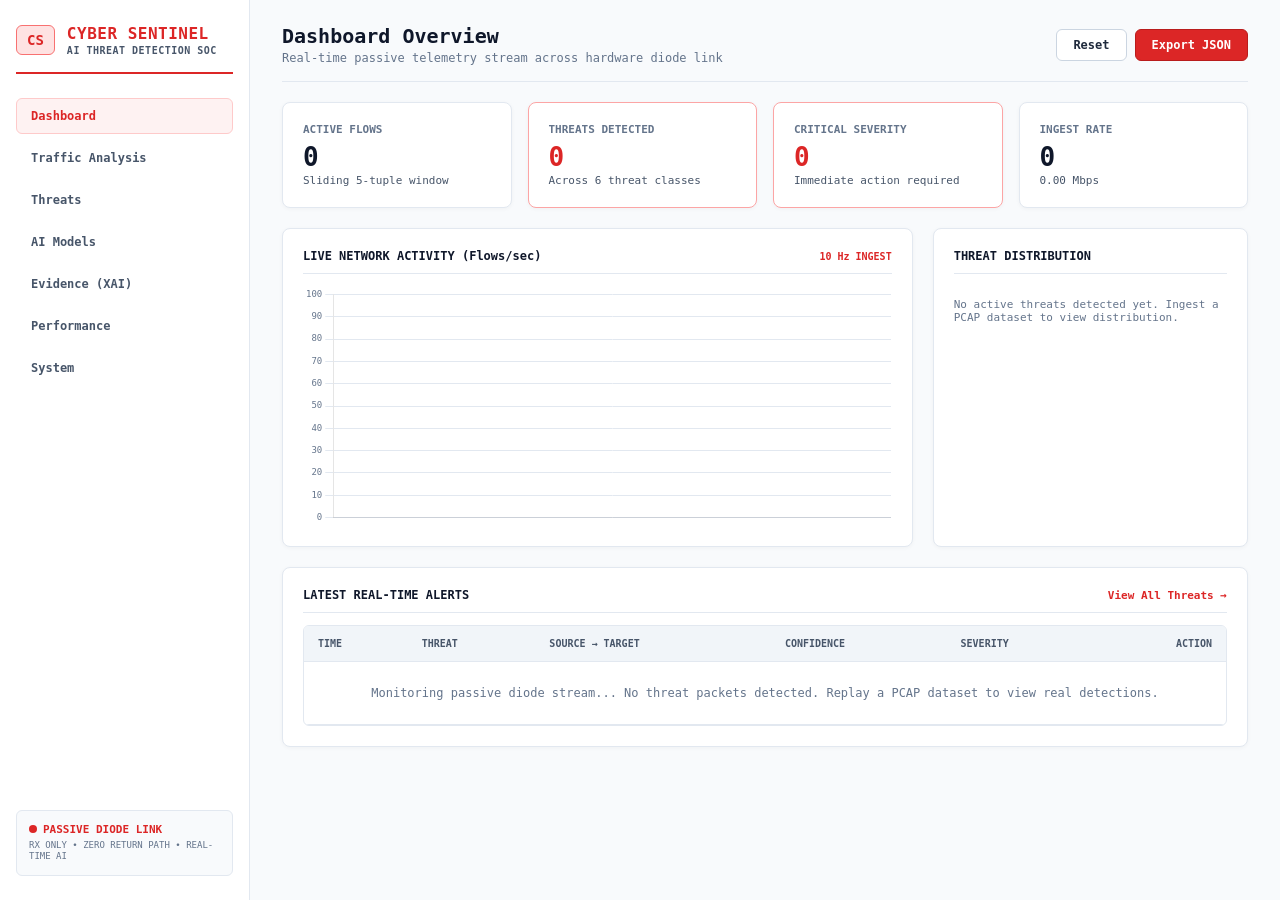
==== diode_sentinel/dashboard/index.html @ 46508088 "Add instant PCAP forensic attack classification and MITRE technique diagnosis report" ====
<!DOCTYPE html>
<html lang="en">
<head>
  <meta charset="UTF-8">
  <meta name="viewport" content="width=device-width, initial-scale=1.0">
  <title>CYBER SENTINEL - AI Threat Detection Platform</title>
  <!-- Chart.js Engine -->
  <script src="chart.min.js"></script>
  <!-- Self-Contained Stylesheet -->
  <link rel="stylesheet" href="style.css">
</head>
<body>

<div class="app-container">

  <!-- LEFT SIDEBAR: CYBER SENTINEL -->
  <aside class="sidebar">
    <div>
      <div class="brand-header">
        <div style="padding: 6px 10px; background: #fee2e2; border: 1px solid #f87171; border-radius: 6px; color: #dc2626; font-weight: 900; font-size: 14px; font-family: monospace;">
          CS
        </div>
        <div>
          <div class="brand-title">CYBER SENTINEL</div>
          <div class="brand-subtitle">AI THREAT DETECTION SOC</div>
        </div>
      </div>

      <!-- Navigation Links (7 Pages) -->
      <nav class="nav-menu">
        <button onclick="switchPage('page1')" id="nav-page1" class="nav-item active">
          <span>Dashboard</span>
        </button>
        <button onclick="switchPage('page2')" id="nav-page2" class="nav-item">
          <span>Traffic Analysis</span>
        </button>
        <button onclick="switchPage('page3')" id="nav-page3" class="nav-item">
          <span>Threats</span>
        </button>
        <button onclick="switchPage('page4')" id="nav-page4" class="nav-item">
          <span>AI Models</span>
        </button>
        <button onclick="switchPage('page5')" id="nav-page5" class="nav-item">
          <span>Evidence (XAI)</span>
        </button>
        <button onclick="switchPage('page6')" id="nav-page6" class="nav-item">
          <span>Performance</span>
        </button>
        <button onclick="switchPage('page7')" id="nav-page7" class="nav-item">
          <span>System</span>
        </button>
      </nav>
    </div>

    <!-- Hardware Status Footer -->
    <div class="sidebar-footer">
      <div style="display: flex; align-items: center; gap: 6px; color: #dc2626; font-weight: bold; margin-bottom: 4px;">
        <span style="width: 8px; height: 8px; border-radius: 50%; background: #dc2626; display: inline-block;"></span>
        <span>PASSIVE DIODE LINK</span>
      </div>
      <div style="font-size: 9px; color: #64748b; line-height: 1.3;">
        RX ONLY • ZERO RETURN PATH • REAL-TIME AI
      </div>
    </div>
  </aside>

  <!-- MAIN CONTENT AREA -->
  <main class="main-content">
    
    <!-- TOP STATUS BAR -->
    <header class="top-bar">
      <div>
        <h2 id="pageTitle" class="page-heading">Dashboard Overview</h2>
        <p id="pageSubtitle" class="page-subheading">Real-time passive telemetry stream across hardware diode link</p>
      </div>

      <div style="display: flex; gap: 8px;">
        <button onclick="clearPipeline()" class="btn btn-secondary">Reset</button>
        <button onclick="exportAlerts()" class="btn btn-primary">Export JSON</button>
      </div>
    </header>

    <!-- ================================================================= -->
    <!-- PAGE 1: DASHBOARD -->
    <!-- ================================================================= -->
    <div id="page1-content">
      
      <!-- TOP KPI METRICS ROW -->
      <div class="kpi-grid">
        <div class="cyber-card">
          <div class="kpi-title">ACTIVE FLOWS</div>
          <div class="kpi-value" style="color: #0f172a;" id="p1_flows">0</div>
          <div class="kpi-desc">Sliding 5-tuple window</div>
        </div>
        <div class="cyber-card" style="border-color: #fca5a5;">
          <div class="kpi-title">THREATS DETECTED</div>
          <div class="kpi-value" style="color: #dc2626;" id="p1_threats">0</div>
          <div class="kpi-desc">Across 6 threat classes</div>
        </div>
        <div class="cyber-card" style="border-color: #fca5a5;">
          <div class="kpi-title">CRITICAL SEVERITY</div>
          <div class="kpi-value" style="color: #dc2626;" id="p1_critical">0</div>
          <div class="kpi-desc">Immediate action required</div>
        </div>
        <div class="cyber-card">
          <div class="kpi-title">INGEST RATE</div>
          <div class="kpi-value" style="color: #0f172a;" id="p1_flows_sec">0</div>
          <div class="kpi-desc" id="p1_mbps">0.00 Mbps sustained</div>
        </div>
      </div>

      <!-- MAIN CHARTS ROW -->
      <div class="grid-2col">
        <!-- Live Activity Graph -->
        <div class="cyber-card">
          <div style="display: flex; justify-content: space-between; align-items: center; border-bottom: 1px solid #e2e8f0; padding-bottom: 10px; margin-bottom: 12px;">
            <div style="font-size: 12px; font-weight: bold; font-family: monospace; color: #0f172a;">
              LIVE NETWORK ACTIVITY (Flows/sec)
            </div>
            <span style="font-size: 10px; color: #dc2626; font-weight: bold; font-family: monospace;">10 Hz INGEST</span>
          </div>
          <div style="height: 240px;">
            <canvas id="p1_activityChart"></canvas>
          </div>
        </div>

        <!-- Threat Distribution -->
        <div class="cyber-card">
          <div style="border-bottom: 1px solid #e2e8f0; padding-bottom: 10px; margin-bottom: 12px; font-size: 12px; font-weight: bold; font-family: monospace; color: #0f172a;">
            THREAT DISTRIBUTION
          </div>
          <div id="p1_threatDistributionList" style="display: flex; flex-direction: column; gap: 8px;">
            <!-- Populated dynamically -->
          </div>
        </div>
      </div>

      <!-- LATEST REAL-TIME ALERTS TABLE -->
      <div class="cyber-card">
        <div style="display: flex; justify-content: space-between; align-items: center; margin-bottom: 12px; border-bottom: 1px solid #e2e8f0; padding-bottom: 10px;">
          <div style="font-size: 12px; font-weight: bold; font-family: monospace; color: #0f172a;">
            LATEST REAL-TIME ALERTS
          </div>
          <button onclick="switchPage('page3')" style="background: none; border: none; color: #dc2626; font-weight: bold; font-size: 11px; cursor: pointer; font-family: monospace;">
            View All Threats &rarr;
          </button>
        </div>
        <div class="table-container">
          <table>
            <thead>
              <tr>
                <th>Time</th>
                <th>Threat</th>
                <th>Source &rarr; Target</th>
                <th>Confidence</th>
                <th>Severity</th>
                <th style="text-align: right;">Action</th>
              </tr>
            </thead>
            <tbody id="p1_latestAlertsBody">
              <!-- Dynamic rows -->
            </tbody>
          </table>
        </div>
      </div>
    </div>

    <!-- ================================================================= -->
    <!-- PAGE 2: TRAFFIC ANALYSIS -->
    <!-- ================================================================= -->
    <div id="page2-content" class="hidden">
      
      <!-- DUAL-NODE HACKATHON TEAM MULTI-MACHINE CONNECT BAR -->
      <div class="cyber-card" style="margin-bottom: 18px; border-color: #fca5a5; background: #fff5f5;">
        <div style="display: flex; justify-content: space-between; align-items: center; flex-wrap: wrap; gap: 10px;">
          <div>
            <div style="font-size: 13px; font-weight: 800; color: #dc2626; font-family: monospace; display: flex; align-items: center; gap: 8px;">
              <span>MULTI-MACHINE PRESENTATION SETUP</span>
              <span style="font-size: 10px; background: #fee2e2; color: #dc2626; border: 1px solid #f87171; padding: 2px 6px; border-radius: 4px;">ONLINE & LAN READY</span>
            </div>
            <p style="font-size: 11px; color: #64748b; font-family: monospace; margin-top: 4px;">
              Teammates on the same network or cloud URL can view this dashboard or launch remote test attacks.
            </p>
          </div>
          <div style="display: flex; gap: 10px; align-items: center; flex-wrap: wrap;">
            <div style="background: #ffffff; border: 1px solid #e2e8f0; padding: 6px 12px; border-radius: 6px; font-family: monospace; font-size: 11px;">
              <span style="color: #64748b;">Dashboard URL:</span> <strong style="color: #dc2626;" id="lanDashboardUrl">http://localhost:8000</strong>
            </div>
            <div style="background: #ffffff; border: 1px solid #e2e8f0; padding: 6px 12px; border-radius: 6px; font-family: monospace; font-size: 11px;">
              <span style="color: #64748b;">Teammate CLI:</span> <code style="color: #dc2626;">python team_client.py --interactive</code>
            </div>
          </div>
        </div>
      </div>

      <div class="grid-2col" style="margin-bottom: 20px;">
        
        <!-- Method 1: Continuous Real PCAP Pipeline -->
        <div class="cyber-card" style="display: flex; flex-direction: column; gap: 10px; border-color: #fca5a5;">
          <div style="display: flex; justify-content: space-between; align-items: center;">
            <div style="font-size: 13px; font-weight: bold; color: #dc2626; font-family: monospace;">
              Method 1: Continuous PCAP Stream
            </div>
            <span id="streamBadge" style="font-size: 10px; padding: 2px 6px; border-radius: 4px; background: #fef2f2; color: #dc2626; border: 1px solid #fecaca; font-family: monospace; font-weight: bold;">IDLE</span>
          </div>
          <p style="font-size: 11px; color: #64748b; font-family: monospace;">
            Continuously stream authentic benchmark captures into passive diode at wire speed:
          </p>
          <div style="display: flex; gap: 8px;">
            <select id="streamSpeedSelect" style="background: #ffffff; border: 1px solid #cbd5e1; color: #0f172a; padding: 8px; border-radius: 6px; font-size: 11px; font-family: monospace; font-weight: bold;">
              <option value="15">Slow Demo (15 pkts/s)</option>
              <option value="40" selected>Smooth (40 pkts/s)</option>
              <option value="100">Standard (100 pkts/s)</option>
              <option value="300">High Velocity (300 pkts/s)</option>
            </select>
            <button onclick="startContinuousStream()" id="btnStartStream" class="btn btn-primary" style="flex: 1; padding: 8px;">
              Start Live Stream
            </button>
            <button onclick="stopContinuousStream()" id="btnStopStream" class="btn btn-secondary" style="padding: 8px 14px;">
              Stop
            </button>
          </div>
          <div style="font-size: 10px; color: #64748b; font-family: monospace;">
            Streamed: <strong id="streamedCount" style="color: #dc2626;">0</strong> pkts | Scenario: <strong id="streamScenario" style="color: #0f172a;">None</strong>
          </div>
        </div>

        <!-- Method 2: Physical Hardware Sniffer -->
        <div class="cyber-card" style="display: flex; flex-direction: column; gap: 10px; border-color: #cbd5e1;">
          <div style="display: flex; justify-content: space-between; align-items: center;">
            <div style="font-size: 13px; font-weight: bold; color: #0f172a; font-family: monospace;">
              Method 2: Physical Hardware Sniffer
            </div>
            <span id="snifferBadge" style="font-size: 10px; padding: 2px 6px; border-radius: 4px; background: #f1f5f9; color: #475569; border: 1px solid #cbd5e1; font-family: monospace; font-weight: bold;">IDLE</span>
          </div>
          <p style="font-size: 11px; color: #64748b; font-family: monospace;">
            Capture real live raw packets directly from physical Wi-Fi / Ethernet adapter:
          </p>
          <div style="display: flex; gap: 8px;">
            <select id="interfaceSelect" style="flex: 1; background: #ffffff; border: 1px solid #cbd5e1; color: #0f172a; padding: 8px; border-radius: 6px; font-size: 11px; font-family: monospace; font-weight: bold;">
              <option value="192.168.1.18">192.168.1.18 (Wi-Fi/Ethernet)</option>
              <option value="127.0.0.1">127.0.0.1 (Local Loopback)</option>
            </select>
            <button onclick="startSniffer()" id="btnStartSniffer" class="btn btn-primary" style="padding: 8px 14px;">
              Start Live Sniffer
            </button>
            <button onclick="stopSniffer()" id="btnStopSniffer" class="btn btn-secondary" style="padding: 8px 10px;">
              Stop
            </button>
          </div>
          <div style="font-size: 10px; color: #64748b; font-family: monospace;">
            Physical Packets: <strong id="sniffedCount" style="color: #dc2626;">0</strong>
          </div>
        </div>

      </div>

      <!-- SECONDARY INGESTION: PCAP UPLOAD & 1-CLICK ATTACKS -->
      <div class="grid-2col" style="margin-bottom: 20px;">
        
        <!-- Upload Real PCAP -->
        <div class="cyber-card" style="display: flex; flex-direction: column; gap: 10px;">
          <div style="font-size: 13px; font-weight: bold; color: #0f172a; font-family: monospace;">
            Upload Real Forensic PCAP File
          </div>
          <p style="font-size: 11px; color: #64748b; font-family: monospace;">
            Ingest raw binary <code style="color: #dc2626; font-weight: bold;">.pcap</code> captures from Wireshark or security labs:
          </p>
          <label style="border: 2px dashed #cbd5e1; border-radius: 8px; padding: 18px; text-align: center; cursor: pointer; background: #f8fafc; font-family: monospace; font-size: 12px;">
            <div style="font-size: 12px; font-weight: bold; color: #dc2626; margin-bottom: 4px;">UPLOAD PCAP</div>
            <span id="pcapDropText" style="color: #475569;">Click to Select PCAP File</span>
            <input type="file" id="pcapFileInput" accept=".pcap,.cap" style="display: none;" onchange="handlePcapUpload(event)">
          </label>
          <!-- Forensic PCAP Result Diagnostic Box -->
          <div id="pcapDiagnosticBox" style="display: none; background: #fff5f5; border: 1px solid #fca5a5; border-radius: 8px; padding: 12px; margin-top: 8px; font-family: monospace;">
            <div style="display: flex; justify-content: space-between; align-items: center; margin-bottom: 4px;">
              <span style="font-size: 10px; font-weight: bold; color: #dc2626;">FORENSIC PCAP ATTACK DIAGNOSIS</span>
              <span id="pcapDiagConf" style="padding: 2px 6px; background: #dc2626; color: #fff; border-radius: 4px; font-size: 10px; font-weight: bold;">98% CONFIDENCE</span>
            </div>
            <div style="font-size: 13px; font-weight: 800; color: #0f172a; margin-bottom: 2px;" id="pcapDiagTitle">
              PORT SCAN RECONNAISSANCE
            </div>
            <div style="font-size: 11px; color: #dc2626; font-weight: bold; margin-bottom: 4px;" id="pcapDiagMitre">
              MITRE ATT&CK: T1046 - Network Service Discovery
            </div>
            <p style="font-size: 11px; color: #475569; line-height: 1.4;" id="pcapDiagDesc">
              Identified rapid port sweep probing internal services across multiple destinations.
            </p>
          </div>
        </div>

        <!-- 1-Click Attack Bursts -->
        <div class="cyber-card" style="display: flex; flex-direction: column; gap: 8px;">
          <div style="font-size: 13px; font-weight: bold; color: #dc2626; font-family: monospace;">
            1-Click Live Attack Injections
          </div>
          <p style="font-size: 11px; color: #64748b; font-family: monospace;">
            Inject multi-vector cyber attacks into diode stream:
          </p>
          <div style="display: grid; grid-template-columns: 1fr 1fr; gap: 6px;">
            <button onclick="injectAttack('syn_flood')" class="btn-attack">SYN Flood</button>
            <button onclick="injectAttack('c2_beacon')" class="btn-attack">C2 Beacon</button>
            <button onclick="injectAttack('dns_tunnel')" class="btn-attack">DNS Tunnel</button>
            <button onclick="injectAttack('dga')" class="btn-attack">DGA Domain</button>
            <button onclick="injectAttack('tls_malware')" class="btn-attack">TLS JA3 RAT</button>
            <button onclick="injectAttack('port_scan')" class="btn-attack">Port Scan</button>
          </div>
        </div>
      </div>

      <!-- PROCESSING PROGRESS CARD -->
      <div class="cyber-card">
        <div style="font-size: 12px; font-weight: bold; color: #0f172a; font-family: monospace; margin-bottom: 12px;">
          PROCESSING TRAFFIC TELEMETRY
        </div>
        <div class="grid-4col" style="font-family: monospace; font-size: 12px; margin-bottom: 14px;">
          <div>
            <div style="color: #64748b; font-size: 10px;">Packets Processed</div>
            <div style="font-size: 18px; font-weight: bold; color: #0f172a;" id="p2_pkts">0</div>
          </div>
          <div>
            <div style="color: #64748b; font-size: 10px;">Flows Generated</div>
            <div style="font-size: 18px; font-weight: bold; color: #0f172a;" id="p2_flows">0</div>
          </div>
          <div>
            <div style="color: #64748b; font-size: 10px;">Current Rate</div>
            <div style="font-size: 18px; font-weight: bold; color: #dc2626;" id="p2_rate">0 flows/s</div>
          </div>
          <div>
            <div style="color: #64748b; font-size: 10px;">Processing Latency</div>
            <div style="font-size: 18px; font-weight: bold; color: #dc2626;">0.147 ms</div>
          </div>
        </div>
        <div style="width: 100%; height: 8px; background: #e2e8f0; border-radius: 4px; overflow: hidden;">
          <div style="width: 100%; height: 100%; background: #dc2626;"></div>
        </div>
      </div>
    </div>

    <!-- ================================================================= -->
    <!-- PAGE 3: THREATS -->
    <!-- ================================================================= -->
    <div id="page3-content" class="hidden">
      
      <!-- Filters Row -->
      <div class="cyber-card" style="display: flex; justify-content: space-between; align-items: center; flex-wrap: wrap; gap: 10px; margin-bottom: 16px; padding: 12px 18px;">
        <div style="display: flex; align-items: center; gap: 6px; flex-wrap: wrap;">
          <span style="font-size: 11px; font-weight: bold; color: #475569; font-family: monospace;">Threat:</span>
          <button onclick="filterThreatClass('ALL')" class="threat-filter-btn btn" style="padding: 4px 10px; font-size: 11px;">All</button>
          <button onclick="filterThreatClass('VOLUMETRIC_DDOS')" class="threat-filter-btn btn btn-secondary" style="padding: 4px 10px; font-size: 11px;">DDoS</button>
          <button onclick="filterThreatClass('BOTNET_C2_BEACONING')" class="threat-filter-btn btn btn-secondary" style="padding: 4px 10px; font-size: 11px;">Botnet</button>
          <button onclick="filterThreatClass('DGA_DNS_TUNNEL')" class="threat-filter-btn btn btn-secondary" style="padding: 4px 10px; font-size: 11px;">DNS / DGA</button>
          <button onclick="filterThreatClass('ENCRYPTED_MALWARE')" class="threat-filter-btn btn btn-secondary" style="padding: 4px 10px; font-size: 11px;">Encrypted</button>
          <button onclick="filterThreatClass('PORT_SCAN_RECON')" class="threat-filter-btn btn btn-secondary" style="padding: 4px 10px; font-size: 11px;">Recon</button>
          <button onclick="filterThreatClass('DATA_EXFILTRATION')" class="threat-filter-btn btn btn-secondary" style="padding: 4px 10px; font-size: 11px;">Exfiltration</button>
        </div>

        <div style="display: flex; align-items: center; gap: 6px;">
          <span style="font-size: 11px; font-weight: bold; color: #475569; font-family: monospace;">Severity:</span>
          <select id="p3_severityFilter" onchange="renderThreatsTable()" style="background: #ffffff; border: 1px solid #cbd5e1; color: #0f172a; padding: 4px 8px; border-radius: 4px; font-size: 11px; font-family: monospace; font-weight: bold;">
            <option value="ALL">All Severities</option>
            <option value="CRITICAL">Critical</option>
            <option value="HIGH">High</option>
            <option value="MEDIUM">Medium</option>
          </select>
        </div>
      </div>

      <!-- Threats Table -->
      <div class="cyber-card">
        <div class="table-container" style="max-height: 480px;">
          <table>
            <thead>
              <tr>
                <th>Time</th>
                <th>Threat</th>
                <th>Source &rarr; Destination</th>
                <th>Confidence</th>
                <th>Severity</th>
                <th style="text-align: right;">Inspect</th>
              </tr>
            </thead>
            <tbody id="p3_threatsTableBody">
              <!-- Dynamic rows -->
            </tbody>
          </table>
        </div>
      </div>
    </div>

    <!-- ================================================================= -->
    <!-- PAGE 4: AI MODELS -->
    <!-- ================================================================= -->
    <div id="page4-content" class="hidden">
      <div class="cyber-card" style="margin-bottom: 16px;">
        <h3 style="font-size: 15px; font-weight: bold; color: #dc2626; font-family: monospace; margin-bottom: 4px;">
          AI DETECTION ENGINES & MEASURED BENCHMARKS
        </h3>
        <p style="font-size: 11px; color: #64748b; font-family: monospace;">
          Supervised and unsupervised models engineered for zero-decryption passive network traffic classification.
        </p>
      </div>

      <div class="grid-3col" id="p4_modelsContainer">
        <!-- Populated dynamically via JS -->
      </div>
    </div>

    <!-- ================================================================= -->
    <!-- PAGE 5: EVIDENCE & EXPLAINABLE AI (XAI) -->
    <!-- ================================================================= -->
    <div id="page5-content" class="hidden">
      <div class="cyber-card" style="margin-bottom: 16px;">
        <h3 style="font-size: 15px; font-weight: bold; color: #dc2626; font-family: monospace; margin-bottom: 4px;">
          FORENSIC EVIDENCE & EXPLAINABLE AI (XAI)
        </h3>
        <p style="font-size: 11px; color: #64748b; font-family: monospace;">
          Demonstrates mathematical rationale and feature importance contributions for flagged security threats.
        </p>
      </div>

      <div class="grid-2col" id="p5_evidenceContainer">
        <!-- Populated dynamically with feature contribution bars -->
      </div>
    </div>

    <!-- ================================================================= -->
    <!-- PAGE 6: PERFORMANCE -->
    <!-- ================================================================= -->
    <div id="page6-content" class="hidden">
      
      <!-- Metrics Grid -->
      <div class="grid-5col" style="margin-bottom: 18px;">
        <div class="cyber-card">
          <div class="kpi-title">INPUT RATE</div>
          <div class="kpi-value" style="color: #0f172a; font-size: 18px;" id="p6_inRate">0 flows/s</div>
        </div>
        <div class="cyber-card">
          <div class="kpi-title">PROCESSED RATE</div>
          <div class="kpi-value" style="color: #0f172a; font-size: 18px;" id="p6_procRate">0 flows/s</div>
        </div>
        <div class="cyber-card">
          <div class="kpi-title">DETECTION LATENCY</div>
          <div class="kpi-value" style="color: #dc2626; font-size: 18px;" id="p6_lat">0.000 ms</div>
        </div>
        <div class="cyber-card">
          <div class="kpi-title">CPU UTILIZATION</div>
          <div class="kpi-value" style="color: #0f172a; font-size: 18px;" id="p6_cpu">0.0%</div>
        </div>
        <div class="cyber-card">
          <div class="kpi-title">MEMORY ALLOCATED</div>
          <div class="kpi-value" style="color: #0f172a; font-size: 18px;" id="p6_mem">0.0 GB</div>
        </div>
      </div>

      <!-- Live Throughput Benchmark Runner -->
      <div class="cyber-card" style="display: flex; flex-direction: column; gap: 14px;">
        <div style="display: flex; justify-content: space-between; align-items: center; border-bottom: 1px solid #e2e8f0; padding-bottom: 10px;">
          <h3 style="font-size: 12px; font-weight: bold; color: #0f172a; font-family: monospace;">
            SUSTAINED INGESTION THROUGHPUT LOAD TEST
          </h3>
          <button onclick="runPerformanceBenchmark(25000)" class="btn btn-primary" style="padding: 8px 18px;">
            Run 25,000-Packet Live Load Test
          </button>
        </div>
        <div id="p6_benchResult" style="padding: 16px; background: #f8fafc; border: 1px solid #e2e8f0; border-radius: 8px; font-family: monospace; font-size: 12px; color: #475569;">
          Click the button above to benchmark sustained packet processing velocity and per-packet inference latency on this host.
        </div>
      </div>
    </div>

    <!-- ================================================================= -->
    <!-- PAGE 7: SYSTEM ARCHITECTURE & COMPLIANCE -->
    <!-- ================================================================= -->
    <div id="page7-content" class="hidden">
      
      <!-- Compliance Badges -->
      <div class="cyber-card" style="margin-bottom: 18px;">
        <h3 style="font-size: 14px; font-weight: bold; color: #0f172a; font-family: monospace; margin-bottom: 12px;">
          PROBLEM STATEMENT 26145 COMPLIANCE MATRIX
        </h3>
        <div class="grid-3col" style="font-family: monospace; font-size: 11px;">
          <div style="padding: 12px; background: #f8fafc; border-radius: 6px; border: 1px solid #e2e8f0;">
            <div style="color: #dc2626; font-weight: bold;">Passive Ingest: ACTIVE</div>
            <p style="color: #64748b; font-size: 10px; margin-top: 4px;">One-way optical / hardware diode replication.</p>
          </div>
          <div style="padding: 12px; background: #f8fafc; border-radius: 6px; border: 1px solid #e2e8f0;">
            <div style="color: #dc2626; font-weight: bold;">Read-Only Mode: ACTIVE</div>
            <p style="color: #64748b; font-size: 10px; margin-top: 4px;">Zero inline packet modification or blocking socket.</p>
          </div>
          <div style="padding: 12px; background: #f8fafc; border-radius: 6px; border: 1px solid #e2e8f0;">
            <div style="color: #dc2626; font-weight: bold;">Payload Decryption: DISABLED</div>
            <p style="color: #64748b; font-size: 10px; margin-top: 4px;">Strict JA3/JA4 fingerprinting & SPLT sequence analysis.</p>
          </div>
          <div style="padding: 12px; background: #f8fafc; border-radius: 6px; border: 1px solid #e2e8f0;">
            <div style="color: #dc2626; font-weight: bold;">Active Probing: DISABLED</div>
            <p style="color: #64748b; font-size: 10px; margin-top: 4px;">No handshake completion or active ping probes.</p>
          </div>
          <div style="padding: 12px; background: #f8fafc; border-radius: 6px; border: 1px solid #e2e8f0;">
            <div style="color: #dc2626; font-weight: bold;">Return Path: NONE</div>
            <p style="color: #64748b; font-size: 10px; margin-top: 4px;">Air-gapped unidirectional monitoring enclave.</p>
          </div>
          <div style="padding: 12px; background: #f8fafc; border-radius: 6px; border: 1px solid #e2e8f0;">
            <div style="color: #dc2626; font-weight: bold;">Hash-Chain Ledger: ACTIVE</div>
            <p style="color: #64748b; font-size: 10px; margin-top: 4px;">SHA-256 tamper-evident forensic audit trail.</p>
          </div>
        </div>
      </div>

      <!-- Architecture Pipeline Diagram -->
      <div class="cyber-card" style="margin-bottom: 18px;">
        <h3 style="font-size: 12px; font-weight: bold; color: #dc2626; font-family: monospace; margin-bottom: 10px;">
          END-TO-END ENCLAVE PIPELINE ARCHITECTURE (PDF SPECIFICATION)
        </h3>
        <pre style="background: #f8fafc; padding: 14px; border-radius: 6px; border: 1px solid #e2e8f0; color: #1e293b; font-size: 11px; overflow-x: auto; line-height: 1.5; font-family: 'Consolas', monospace;">
PCAP / FLOW STREAM ---> READ-ONLY DIODE INGEST ---> 5-TUPLE AGGREGATOR ---> FEATURE EXTRACTION
                                                                                 |
 +-------------------------------------------------------------------------------+
 |
 v
+----------------------+      +----------------------+      +--------------------------+
|   Lane 1: Rules &    |      | Lane 2: Unsupervised |      |   Lane 3: Supervised     |
|   Rate Statistics    |      |  Anomaly & Spectral  |      |    Machine Learning      |
|  (DDoS & Port Scan)  |      |  (C2 Beacon & Exfil) |      |  (DGA, DNS & TLS JA3)    |
+----------------------+      +----------------------+      +--------------------------+
           |                             |                               |
           +-----------------------------+-------------------------------+
                                         |
                                         v
                       THREAT SCORING ENGINE (0 - 100)
                                         |
                   +---------------------+---------------------+
                   v                                           v
        SQLITE PERSISTENT STORE                   SHA-256 HASH-CHAIN LEDGER
                   |                                           |
                   +---------------------+---------------------+
                                         v
                          REAL-TIME WEBSOCKET / SOC DASHBOARD
        </pre>
      </div>

      <!-- Live Cryptographic Ledger & MITRE Mapping -->
      <div class="grid-2col">
        <div class="cyber-card">
          <div style="display: flex; justify-content: space-between; align-items: center; margin-bottom: 10px;">
            <h3 style="font-size: 12px; font-weight: bold; color: #dc2626; font-family: monospace;">
              SHA-256 AUDIT LEDGER INTEGRITY
            </h3>
            <button onclick="verifyLedgerIntegrity()" class="btn btn-primary" style="padding: 4px 10px; font-size: 10px;">
              Verify Chain
            </button>
          </div>
          <div id="p7_ledgerStatus" style="font-size: 11px; color: #475569; font-family: monospace; line-height: 1.6;">
            • Status: <strong style="color: #dc2626;">CRYPTOGRAPHICALLY VERIFIED</strong><br>
            • Algorithm: <code>SHA-256 Immutable Hash Chaining</code><br>
            • Genesis Hash: <code>0000000000000000000000000000000000000000000000000000000000000000</code><br>
            • Chain File: <code>diode_sentinel/data/forensic_audit_ledger.jsonl</code>
          </div>
        </div>

        <div class="cyber-card">
          <h3 style="font-size: 12px; font-weight: bold; color: #0f172a; font-family: monospace; margin-bottom: 10px;">
            MITRE ATT&CK ENTERPRISE MAPPINGS
          </h3>
          <div style="font-size: 10px; font-family: monospace; color: #475569; line-height: 1.7;">
            <div>• <strong style="color: #dc2626;">T1498:</strong> Network Denial of Service (SYN Flood)</div>
            <div>• <strong style="color: #dc2626;">T1071.004:</strong> Application Layer Protocol: DNS Tunneling</div>
            <div>• <strong style="color: #dc2626;">T1046:</strong> Network Service Discovery (Port Scan Recon)</div>
            <div>• <strong style="color: #dc2626;">T1568:</strong> Dynamic Resolution: Domain Generation (DGA)</div>
            <div>• <strong style="color: #dc2626;">T1573:</strong> Encrypted Channel: TLS JA3 Fingerprinting</div>
            <div>• <strong style="color: #dc2626;">T1048:</strong> Exfiltration Over Alternative Protocol</div>
          </div>
        </div>
      </div>
    </div>

  </main>
</div>

<!-- ===================================================================== -->
<!-- CLICKABLE THREAT CARD MODAL -->
<!-- ===================================================================== -->
<div id="threatCardModal" class="modal-overlay" style="display:none;">
  <div class="modal-card">
    
    <!-- Modal Header -->
    <div style="display: flex; justify-content: space-between; align-items: center; border-bottom: 1px solid #e2e8f0; padding-bottom: 12px; margin-bottom: 14px;">
      <h2 id="m_title" style="font-size: 15px; font-weight: bold; color: #dc2626;">DDoS DETECTED</h2>
      <button onclick="closeThreatModal()" style="background: none; border: none; color: #64748b; font-size: 16px; cursor: pointer; font-weight: bold;">X</button>
    </div>

    <!-- Core Metrics -->
    <div style="display: grid; grid-template-columns: repeat(3, 1fr); gap: 10px; background: #f8fafc; padding: 12px; border-radius: 8px; border: 1px solid #e2e8f0; margin-bottom: 14px;">
      <div>
        <div style="color: #64748b; font-size: 10px;">Confidence</div>
        <div id="m_conf" style="font-size: 16px; font-weight: bold; color: #dc2626; margin-top: 2px;">97%</div>
      </div>
      <div>
        <div style="color: #64748b; font-size: 10px;">Severity</div>
        <div id="m_sev" style="font-size: 16px; font-weight: bold; color: #dc2626; margin-top: 2px;">CRITICAL</div>
      </div>
      <div>
        <div style="color: #64748b; font-size: 10px;">Detection</div>
        <div id="m_det" style="font-size: 11px; font-weight: bold; color: #0f172a; margin-top: 4px;">AI + Statistical</div>
      </div>
    </div>

    <!-- Source / Destination -->
    <div style="display: grid; grid-template-columns: 1fr 1fr; gap: 10px; background: #f8fafc; padding: 12px; border-radius: 8px; border: 1px solid #e2e8f0; margin-bottom: 14px;">
      <div>
        <div style="color: #64748b; font-size: 10px; margin-bottom: 2px;">SOURCE</div>
        <div id="m_src" style="font-weight: bold; color: #0f172a;">10.0.0.25</div>
      </div>
      <div>
        <div style="color: #64748b; font-size: 10px; margin-bottom: 2px;">DESTINATION</div>
        <div id="m_dst" style="font-weight: bold; color: #0f172a;">10.0.0.100</div>
      </div>
    </div>

    <!-- Evidence -->
    <div style="background: #f8fafc; padding: 12px; border-radius: 8px; border: 1px solid #e2e8f0; margin-bottom: 14px;">
      <div style="font-size: 10px; font-weight: bold; color: #64748b; margin-bottom: 8px; text-transform: uppercase;">EVIDENCE</div>
      <div id="m_evidence" style="display: flex; flex-direction: column; gap: 6px;">
        <!-- Dynamic Evidence -->
      </div>
    </div>

    <!-- Threat Score -->
    <div style="background: #fef2f2; padding: 12px; border-radius: 8px; border: 1px solid #fecaca; display: flex; justify-content: space-between; align-items: center; margin-bottom: 16px;">
      <div style="font-size: 12px; font-weight: bold; color: #0f172a;">THREAT SCORE</div>
      <div id="m_score" style="font-size: 20px; font-weight: 800; color: #dc2626;">96 / 100</div>
    </div>

    <!-- Close Button -->
    <div style="display: flex; justify-content: flex-end;">
      <button onclick="closeThreatModal()" class="btn btn-primary" style="padding: 8px 18px;">Close Inspector</button>
    </div>
  </div>
</div>

<script src="app.js"></script>
</body>
</html>
---- diode_sentinel/dashboard/style.css ----
/* =========================================================================
   CYBER SENTINEL - ENTERPRISE LIGHT THEME (WHITE & RED ACCENTS)
   Clean, Professional, Zero-Emoji High-Contrast Cybersecurity SOC Theme
   ========================================================================= */

:root {
  --bg-page: #f8fafc;
  --bg-sidebar: #ffffff;
  --bg-card: #ffffff;
  --bg-card-hover: #f1f5f9;
  
  --border: #e2e8f0;
  --border-strong: #cbd5e1;
  
  --red-primary: #dc2626;
  --red-hover: #b91c1c;
  --red-active: #991b1b;
  --red-light: #fef2f2;
  --red-border: #fecaca;
  
  --text-main: #0f172a;
  --text-dark: #1e293b;
  --text-sub: #475569;
  --text-muted: #64748b;
  --text-white: #ffffff;
}

* {
  box-sizing: border-box;
  margin: 0;
  padding: 0;
}

body {
  background-color: var(--bg-page);
  color: var(--text-main);
  font-family: -apple-system, BlinkMacSystemFont, 'Segoe UI', Roboto, 'Consolas', monospace;
  min-height: 100vh;
  display: flex;
  overflow-x: hidden;
}

/* Base Layout */
.app-container {
  display: flex;
  width: 100vw;
  height: 100vh;
  overflow: hidden;
}

/* Sidebar */
.sidebar {
  width: 250px;
  background-color: var(--bg-sidebar);
  border-right: 1px solid var(--border);
  display: flex;
  flex-direction: column;
  justify-content: space-between;
  padding: 24px 16px;
  flex-shrink: 0;
  box-shadow: 2px 0 10px rgba(0, 0, 0, 0.03);
}

.brand-header {
  display: flex;
  align-items: center;
  gap: 12px;
  margin-bottom: 24px;
  padding-bottom: 16px;
  border-bottom: 2px solid var(--red-primary);
}

.brand-title {
  font-size: 16px;
  font-weight: 900;
  letter-spacing: 0.5px;
  color: var(--red-primary);
  font-family: 'Consolas', monospace;
}

.brand-subtitle {
  font-size: 10px;
  color: var(--text-sub);
  font-weight: 700;
  letter-spacing: 0.5px;
  margin-top: 2px;
}

.nav-menu {
  display: flex;
  flex-direction: column;
  gap: 6px;
}

.nav-item {
  display: flex;
  align-items: center;
  gap: 10px;
  width: 100%;
  padding: 10px 14px;
  border-radius: 6px;
  background: transparent;
  border: 1px solid transparent;
  color: var(--text-sub);
  font-size: 12px;
  font-weight: 700;
  font-family: 'Consolas', monospace;
  cursor: pointer;
  text-align: left;
  transition: all 0.15s ease;
}

.nav-item:hover {
  background-color: var(--bg-card-hover);
  color: var(--text-main);
  border-color: var(--border);
}

.nav-item.active {
  background-color: var(--red-light);
  border: 1px solid var(--red-border);
  color: var(--red-primary);
}

.sidebar-footer {
  background: var(--bg-page);
  border: 1px solid var(--border);
  padding: 12px;
  border-radius: 6px;
  font-size: 11px;
  font-family: 'Consolas', monospace;
}

/* Main Content Area */
.main-content {
  flex: 1;
  padding: 24px 32px;
  overflow-y: auto;
  height: 100vh;
  background-color: var(--bg-page);
}

.top-bar {
  display: flex;
  align-items: center;
  justify-content: space-between;
  padding-bottom: 16px;
  margin-bottom: 20px;
  border-bottom: 1px solid var(--border);
}

.page-heading {
  font-size: 20px;
  font-weight: 800;
  color: var(--text-main);
  font-family: 'Consolas', monospace;
}

.page-subheading {
  font-size: 12px;
  color: var(--text-muted);
  margin-top: 3px;
  font-family: 'Consolas', monospace;
}

/* Cards & Grid Layouts */
.cyber-card {
  background-color: var(--bg-card);
  border: 1px solid var(--border);
  border-radius: 8px;
  padding: 20px;
  box-shadow: 0 1px 4px rgba(0, 0, 0, 0.04);
  transition: all 0.2s ease;
}

.cyber-card:hover {
  border-color: var(--border-strong);
  box-shadow: 0 4px 12px rgba(0, 0, 0, 0.06);
}

.kpi-grid {
  display: grid;
  grid-template-columns: repeat(4, 1fr);
  gap: 16px;
  margin-bottom: 20px;
}

.kpi-title {
  font-size: 11px;
  font-weight: 800;
  color: var(--text-muted);
  text-transform: uppercase;
  font-family: 'Consolas', monospace;
}

.kpi-value {
  font-size: 26px;
  font-weight: 900;
  margin: 6px 0 2px 0;
  font-family: 'Consolas', monospace;
  color: var(--text-main);
}

.kpi-desc {
  font-size: 11px;
  color: var(--text-sub);
  font-family: 'Consolas', monospace;
}

/* Two Column Layout */
.grid-2col {
  display: grid;
  grid-template-columns: 2fr 1fr;
  gap: 20px;
  margin-bottom: 20px;
}

.grid-3col {
  display: grid;
  grid-template-columns: repeat(3, 1fr);
  gap: 16px;
}

.grid-4col {
  display: grid;
  grid-template-columns: repeat(4, 1fr);
  gap: 16px;
}

.grid-5col {
  display: grid;
  grid-template-columns: repeat(5, 1fr);
  gap: 14px;
}

/* Buttons: Vibrant Red Theme */
.btn {
  padding: 8px 16px;
  border-radius: 6px;
  font-size: 12px;
  font-weight: 800;
  font-family: 'Consolas', monospace;
  cursor: pointer;
  transition: all 0.15s ease;
  border: 1px solid var(--red-hover);
  background: var(--red-primary);
  color: #ffffff;
  display: inline-flex;
  align-items: center;
  justify-content: center;
  text-align: center;
}

.btn:hover {
  background: var(--red-hover);
  border-color: var(--red-active);
  color: #ffffff;
}

.btn:active {
  background: var(--red-active);
}

.btn-secondary {
  background: #ffffff;
  border: 1px solid var(--border-strong);
  color: var(--text-dark);
}

.btn-secondary:hover {
  background: var(--bg-card-hover);
  border-color: var(--text-sub);
  color: var(--text-main);
}

.btn-primary {
  background: var(--red-primary);
  border: 1px solid var(--red-hover);
  color: #ffffff;
}

.btn-primary:hover {
  background: var(--red-hover);
}

.btn-attack {
  padding: 10px 12px;
  background: var(--red-light);
  border: 1px solid var(--red-border);
  border-radius: 6px;
  color: var(--red-primary);
  font-size: 11px;
  font-family: 'Consolas', monospace;
  font-weight: 800;
  text-align: center;
  cursor: pointer;
  transition: all 0.15s ease;
}

.btn-attack:hover {
  background: var(--red-primary);
  color: #ffffff;
  border-color: var(--red-hover);
}

/* Tables */
.table-container {
  overflow-x: auto;
  max-height: 380px;
  border-radius: 6px;
  border: 1px solid var(--border);
  background: #ffffff;
}

table {
  width: 100%;
  border-collapse: collapse;
  text-align: left;
  font-size: 12px;
  font-family: 'Consolas', monospace;
}

th {
  background: #f1f5f9;
  color: var(--text-sub);
  padding: 12px 14px;
  font-weight: 800;
  text-transform: uppercase;
  font-size: 10px;
  position: sticky;
  top: 0;
  border-bottom: 1px solid var(--border);
}

td {
  padding: 12px 14px;
  border-bottom: 1px solid var(--border);
  color: var(--text-dark);
}

tr:hover {
  background-color: #f8fafc;
}

/* Badges */
.badge {
  padding: 3px 8px;
  border-radius: 4px;
  font-size: 10px;
  font-weight: 800;
  font-family: 'Consolas', monospace;
  display: inline-block;
}

.badge-critical {
  background: var(--red-light);
  border: 1px solid var(--red-border);
  color: var(--red-primary);
}

.badge-high {
  background: #fffbeb;
  border: 1px solid #fde68a;
  color: #b45309;
}

.badge-medium {
  background: #eff6ff;
  border: 1px solid #bfdbfe;
  color: #1d4ed8;
}

.badge-low {
  background: #f0fdf4;
  border: 1px solid #bbf7d0;
  color: #15803d;
}

/* Modals */
.modal-overlay {
  position: fixed;
  top: 0;
  left: 0;
  width: 100vw;
  height: 100vh;
  background: rgba(15, 23, 42, 0.6);
  backdrop-filter: blur(4px);
  display: flex;
  align-items: center;
  justify-content: center;
  z-index: 100;
}

.modal-card {
  width: 90%;
  max-width: 580px;
  background: #ffffff;
  border: 2px solid var(--red-primary);
  border-radius: 10px;
  padding: 24px;
  box-shadow: 0 20px 40px rgba(0, 0, 0, 0.15);
  font-family: 'Consolas', monospace;
  color: var(--text-main);
}

.hidden {
  display: none !important;
}

/* Custom Scrollbar */
::-webkit-scrollbar {
  width: 6px;
  height: 6px;
}
::-webkit-scrollbar-track {
  background: var(--bg-page);
}
::-webkit-scrollbar-thumb {
  background: var(--border-strong);
  border-radius: 3px;
}
::-webkit-scrollbar-thumb:hover {
  background: var(--red-primary);
}
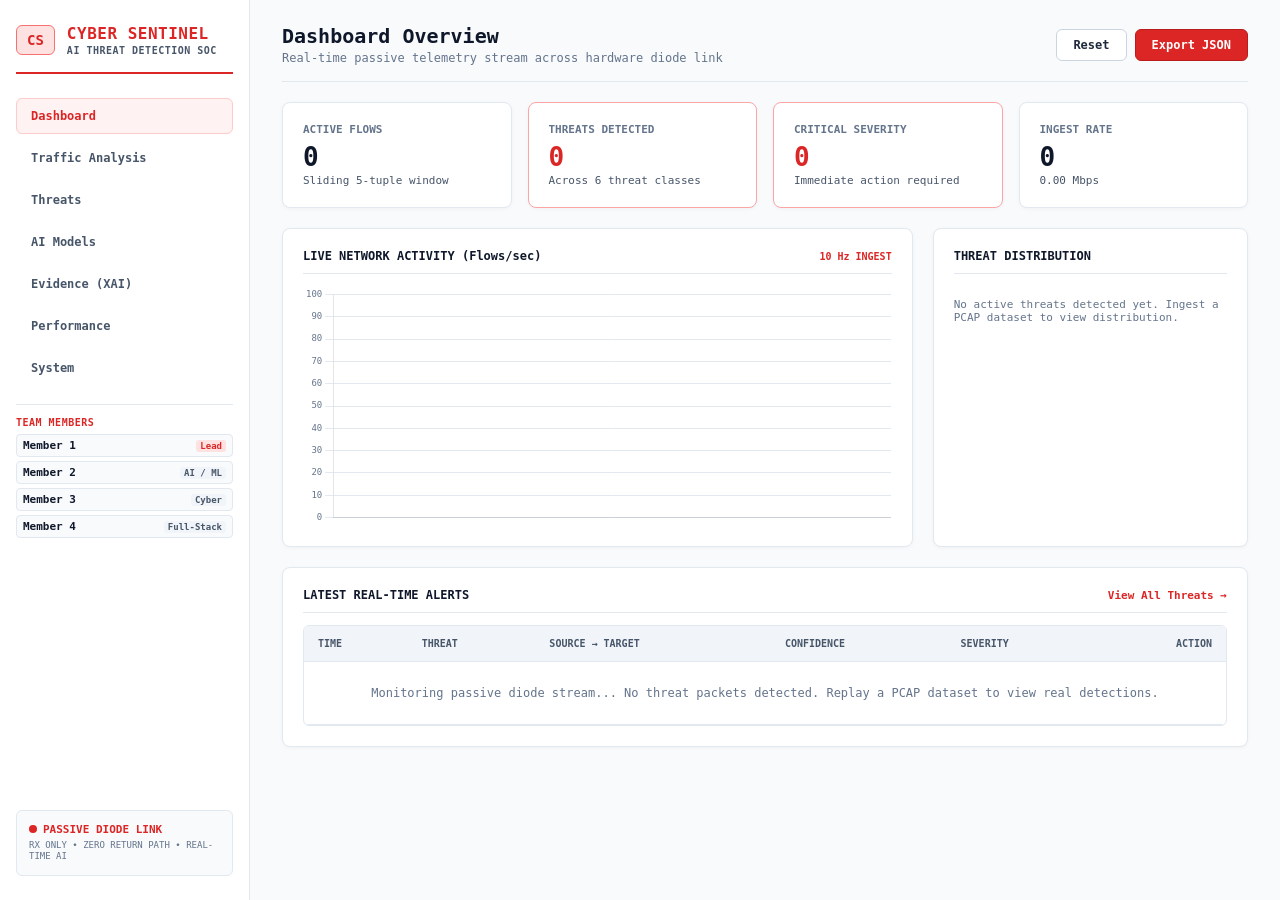
==== commit ced10dc6: "Add customizable Team Members section to sidebar" ====
--- a/diode_sentinel/dashboard/index.html
+++ b/diode_sentinel/dashboard/index.html
@@ -50,6 +50,31 @@
           <span>System</span>
         </button>
       </nav>
+
+      <!-- TEAM / CONTRIBUTORS SECTION -->
+      <div style="margin-top: 18px; padding-top: 12px; border-top: 1px solid #e2e8f0;">
+        <div style="font-size: 10px; font-weight: bold; color: #dc2626; text-transform: uppercase; margin-bottom: 6px; font-family: monospace; letter-spacing: 0.5px;">
+          TEAM MEMBERS
+        </div>
+        <div style="display: flex; flex-direction: column; gap: 4px; font-family: monospace; font-size: 11px;">
+          <div style="display: flex; justify-content: space-between; align-items: center; padding: 4px 6px; background: #f8fafc; border: 1px solid #e2e8f0; border-radius: 4px;">
+            <span style="font-weight: bold; color: #0f172a;" id="teamMember1">Member 1</span>
+            <span style="font-size: 9px; padding: 1px 4px; background: #fee2e2; color: #dc2626; border-radius: 3px; font-weight: bold;">Lead</span>
+          </div>
+          <div style="display: flex; justify-content: space-between; align-items: center; padding: 4px 6px; background: #f8fafc; border: 1px solid #e2e8f0; border-radius: 4px;">
+            <span style="font-weight: bold; color: #0f172a;" id="teamMember2">Member 2</span>
+            <span style="font-size: 9px; padding: 1px 4px; background: #f1f5f9; color: #475569; border-radius: 3px; font-weight: bold;">AI / ML</span>
+          </div>
+          <div style="display: flex; justify-content: space-between; align-items: center; padding: 4px 6px; background: #f8fafc; border: 1px solid #e2e8f0; border-radius: 4px;">
+            <span style="font-weight: bold; color: #0f172a;" id="teamMember3">Member 3</span>
+            <span style="font-size: 9px; padding: 1px 4px; background: #f1f5f9; color: #475569; border-radius: 3px; font-weight: bold;">Cyber</span>
+          </div>
+          <div style="display: flex; justify-content: space-between; align-items: center; padding: 4px 6px; background: #f8fafc; border: 1px solid #e2e8f0; border-radius: 4px;">
+            <span style="font-weight: bold; color: #0f172a;" id="teamMember4">Member 4</span>
+            <span style="font-size: 9px; padding: 1px 4px; background: #f1f5f9; color: #475569; border-radius: 3px; font-weight: bold;">Full-Stack</span>
+          </div>
+        </div>
+      </div>
     </div>
 
     <!-- Hardware Status Footer -->
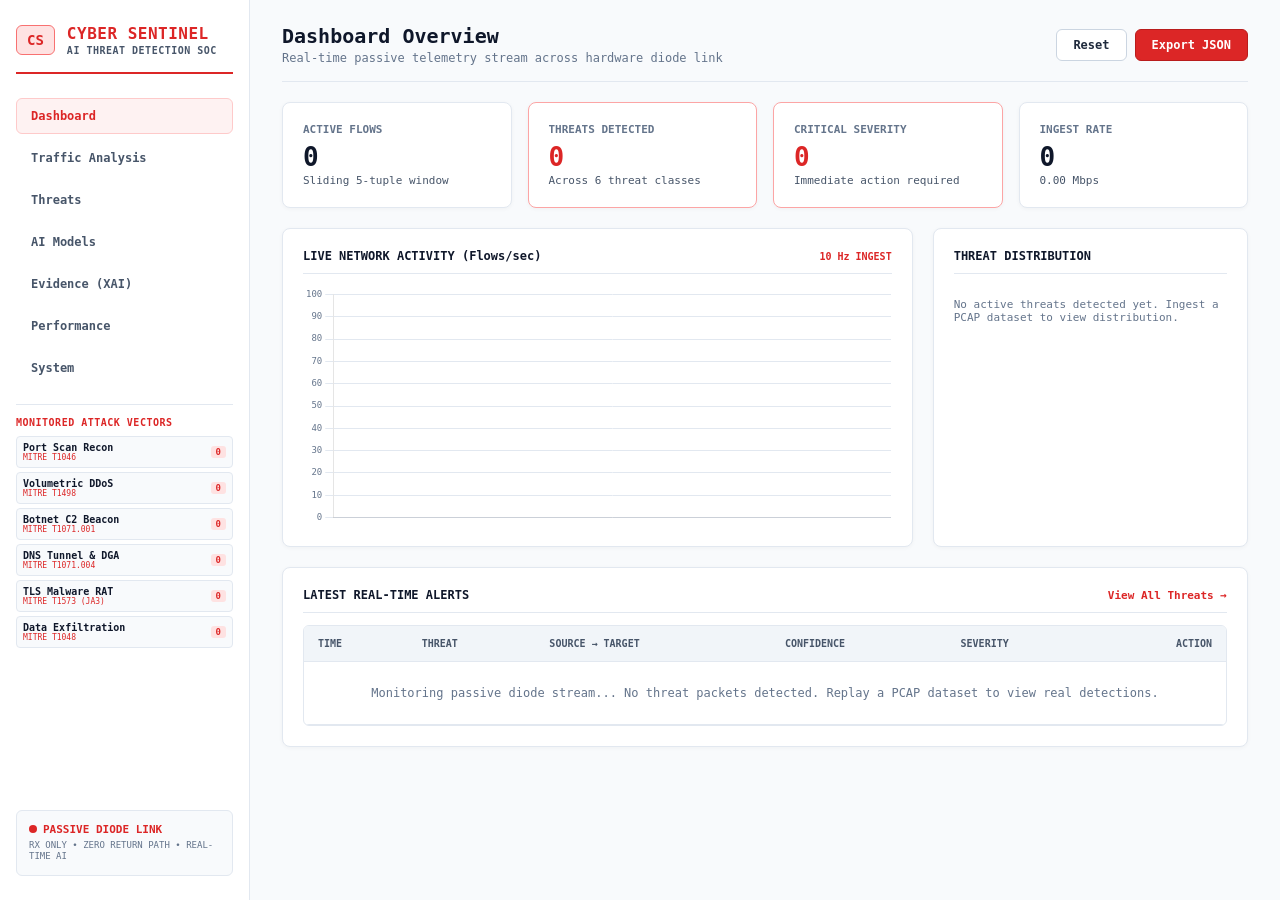
==== commit e908c1a6: "Replace generic team list with real-time Monitored Attack Vectors Matrix in sidebar with live counte" ====
--- a/diode_sentinel/dashboard/index.html
+++ b/diode_sentinel/dashboard/index.html
@@ -51,28 +51,61 @@
         </button>
       </nav>
 
-      <!-- TEAM / CONTRIBUTORS SECTION -->
+      <!-- MONITORED ATTACK VECTORS IN SIDEBAR -->
       <div style="margin-top: 18px; padding-top: 12px; border-top: 1px solid #e2e8f0;">
-        <div style="font-size: 10px; font-weight: bold; color: #dc2626; text-transform: uppercase; margin-bottom: 6px; font-family: monospace; letter-spacing: 0.5px;">
-          TEAM MEMBERS
+        <div style="font-size: 10px; font-weight: bold; color: #dc2626; text-transform: uppercase; margin-bottom: 8px; font-family: monospace; letter-spacing: 0.5px;">
+          MONITORED ATTACK VECTORS
         </div>
         <div style="display: flex; flex-direction: column; gap: 4px; font-family: monospace; font-size: 11px;">
-          <div style="display: flex; justify-content: space-between; align-items: center; padding: 4px 6px; background: #f8fafc; border: 1px solid #e2e8f0; border-radius: 4px;">
-            <span style="font-weight: bold; color: #0f172a;" id="teamMember1">Member 1</span>
-            <span style="font-size: 9px; padding: 1px 4px; background: #fee2e2; color: #dc2626; border-radius: 3px; font-weight: bold;">Lead</span>
-          </div>
-          <div style="display: flex; justify-content: space-between; align-items: center; padding: 4px 6px; background: #f8fafc; border: 1px solid #e2e8f0; border-radius: 4px;">
-            <span style="font-weight: bold; color: #0f172a;" id="teamMember2">Member 2</span>
-            <span style="font-size: 9px; padding: 1px 4px; background: #f1f5f9; color: #475569; border-radius: 3px; font-weight: bold;">AI / ML</span>
-          </div>
-          <div style="display: flex; justify-content: space-between; align-items: center; padding: 4px 6px; background: #f8fafc; border: 1px solid #e2e8f0; border-radius: 4px;">
-            <span style="font-weight: bold; color: #0f172a;" id="teamMember3">Member 3</span>
-            <span style="font-size: 9px; padding: 1px 4px; background: #f1f5f9; color: #475569; border-radius: 3px; font-weight: bold;">Cyber</span>
-          </div>
-          <div style="display: flex; justify-content: space-between; align-items: center; padding: 4px 6px; background: #f8fafc; border: 1px solid #e2e8f0; border-radius: 4px;">
-            <span style="font-weight: bold; color: #0f172a;" id="teamMember4">Member 4</span>
-            <span style="font-size: 9px; padding: 1px 4px; background: #f1f5f9; color: #475569; border-radius: 3px; font-weight: bold;">Full-Stack</span>
-          </div>
+          
+          <div onclick="switchPage('page3'); filterThreatClass('PORT_SCAN_RECON');" style="display: flex; justify-content: space-between; align-items: center; padding: 5px 6px; background: #f8fafc; border: 1px solid #e2e8f0; border-radius: 4px; cursor: pointer;">
+            <div>
+              <div style="font-weight: bold; color: #0f172a; font-size: 10px;">Port Scan Recon</div>
+              <div style="font-size: 8px; color: #dc2626;">MITRE T1046</div>
+            </div>
+            <span id="sb_count_scan" style="font-size: 9px; padding: 1px 5px; background: #fee2e2; color: #dc2626; border-radius: 3px; font-weight: bold;">0</span>
+          </div>
+
+          <div onclick="switchPage('page3'); filterThreatClass('VOLUMETRIC_DDOS');" style="display: flex; justify-content: space-between; align-items: center; padding: 5px 6px; background: #f8fafc; border: 1px solid #e2e8f0; border-radius: 4px; cursor: pointer;">
+            <div>
+              <div style="font-weight: bold; color: #0f172a; font-size: 10px;">Volumetric DDoS</div>
+              <div style="font-size: 8px; color: #dc2626;">MITRE T1498</div>
+            </div>
+            <span id="sb_count_ddos" style="font-size: 9px; padding: 1px 5px; background: #fee2e2; color: #dc2626; border-radius: 3px; font-weight: bold;">0</span>
+          </div>
+
+          <div onclick="switchPage('page3'); filterThreatClass('BOTNET_C2_BEACONING');" style="display: flex; justify-content: space-between; align-items: center; padding: 5px 6px; background: #f8fafc; border: 1px solid #e2e8f0; border-radius: 4px; cursor: pointer;">
+            <div>
+              <div style="font-weight: bold; color: #0f172a; font-size: 10px;">Botnet C2 Beacon</div>
+              <div style="font-size: 8px; color: #dc2626;">MITRE T1071.001</div>
+            </div>
+            <span id="sb_count_c2" style="font-size: 9px; padding: 1px 5px; background: #fee2e2; color: #dc2626; border-radius: 3px; font-weight: bold;">0</span>
+          </div>
+
+          <div onclick="switchPage('page3'); filterThreatClass('DGA_DNS_TUNNEL');" style="display: flex; justify-content: space-between; align-items: center; padding: 5px 6px; background: #f8fafc; border: 1px solid #e2e8f0; border-radius: 4px; cursor: pointer;">
+            <div>
+              <div style="font-weight: bold; color: #0f172a; font-size: 10px;">DNS Tunnel & DGA</div>
+              <div style="font-size: 8px; color: #dc2626;">MITRE T1071.004</div>
+            </div>
+            <span id="sb_count_dns" style="font-size: 9px; padding: 1px 5px; background: #fee2e2; color: #dc2626; border-radius: 3px; font-weight: bold;">0</span>
+          </div>
+
+          <div onclick="switchPage('page3'); filterThreatClass('ENCRYPTED_MALWARE');" style="display: flex; justify-content: space-between; align-items: center; padding: 5px 6px; background: #f8fafc; border: 1px solid #e2e8f0; border-radius: 4px; cursor: pointer;">
+            <div>
+              <div style="font-weight: bold; color: #0f172a; font-size: 10px;">TLS Malware RAT</div>
+              <div style="font-size: 8px; color: #dc2626;">MITRE T1573 (JA3)</div>
+            </div>
+            <span id="sb_count_malware" style="font-size: 9px; padding: 1px 5px; background: #fee2e2; color: #dc2626; border-radius: 3px; font-weight: bold;">0</span>
+          </div>
+
+          <div onclick="switchPage('page3'); filterThreatClass('DATA_EXFILTRATION');" style="display: flex; justify-content: space-between; align-items: center; padding: 5px 6px; background: #f8fafc; border: 1px solid #e2e8f0; border-radius: 4px; cursor: pointer;">
+            <div>
+              <div style="font-weight: bold; color: #0f172a; font-size: 10px;">Data Exfiltration</div>
+              <div style="font-size: 8px; color: #dc2626;">MITRE T1048</div>
+            </div>
+            <span id="sb_count_exfil" style="font-size: 9px; padding: 1px 5px; background: #fee2e2; color: #dc2626; border-radius: 3px; font-weight: bold;">0</span>
+          </div>
+
         </div>
       </div>
     </div>
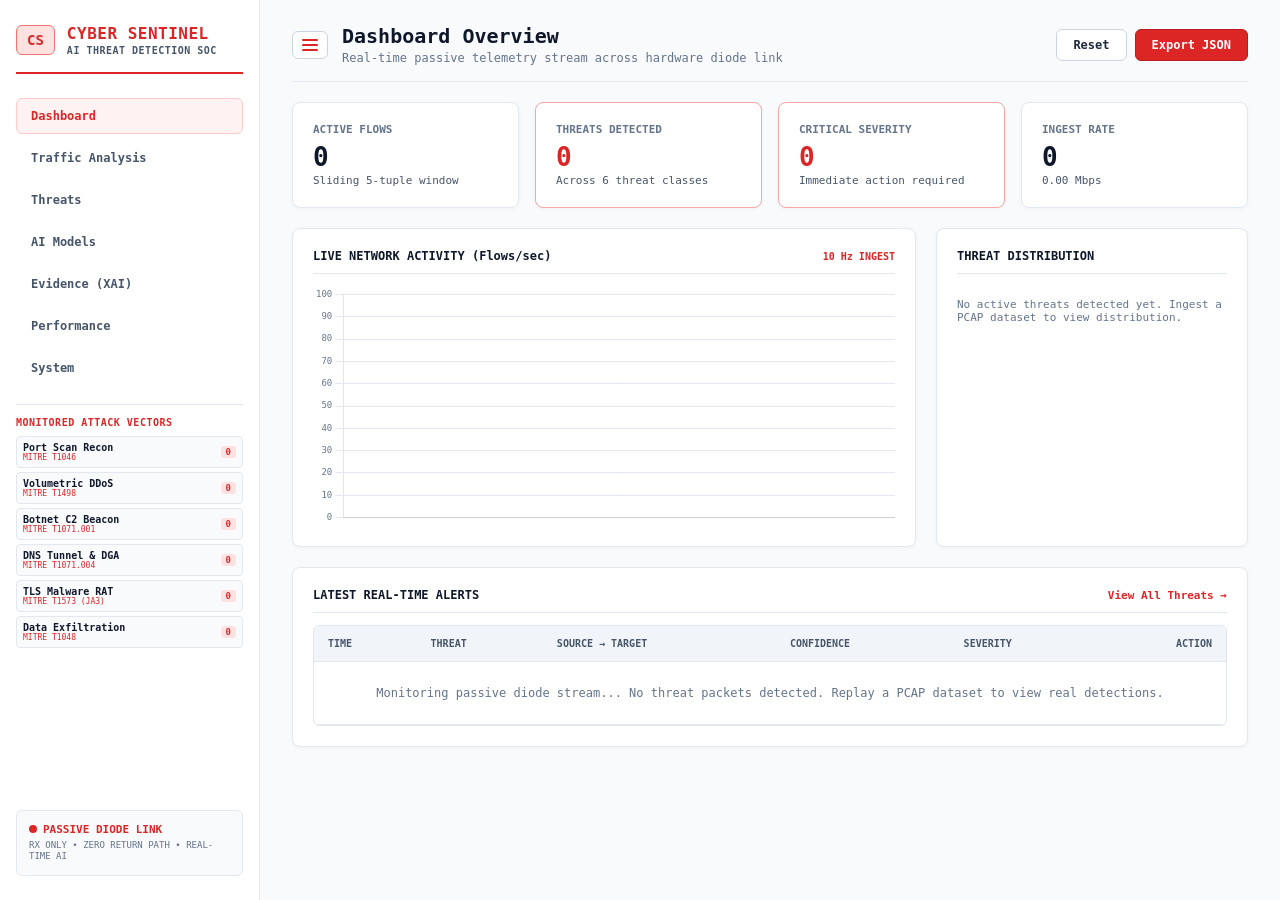
==== commit 467bfa7d: "Add top-bar 3-line sidebar toggle button (pop in/pop out) and connect Inspect button directly to Evi" ====
--- a/diode_sentinel/dashboard/index.html
+++ b/diode_sentinel/dashboard/index.html
@@ -127,9 +127,16 @@
     
     <!-- TOP STATUS BAR -->
     <header class="top-bar">
-      <div>
-        <h2 id="pageTitle" class="page-heading">Dashboard Overview</h2>
-        <p id="pageSubtitle" class="page-subheading">Real-time passive telemetry stream across hardware diode link</p>
+      <div style="display: flex; align-items: center; gap: 14px;">
+        <button onclick="toggleSidebar()" id="sidebarToggleBtn" class="btn btn-secondary" style="padding: 7px 9px; display: flex; flex-direction: column; justify-content: center; gap: 3px; cursor: pointer;" title="Toggle Sidebar (Pop In / Pop Out)">
+          <span style="display: block; width: 16px; height: 2px; background: #dc2626; border-radius: 1px;"></span>
+          <span style="display: block; width: 16px; height: 2px; background: #dc2626; border-radius: 1px;"></span>
+          <span style="display: block; width: 16px; height: 2px; background: #dc2626; border-radius: 1px;"></span>
+        </button>
+        <div>
+          <h2 id="pageTitle" class="page-heading">Dashboard Overview</h2>
+          <p id="pageSubtitle" class="page-subheading">Real-time passive telemetry stream across hardware diode link</p>
+        </div>
       </div>
 
       <div style="display: flex; gap: 8px;">
--- a/diode_sentinel/dashboard/style.css
+++ b/diode_sentinel/dashboard/style.css
@@ -50,7 +50,7 @@
 
 /* Sidebar */
 .sidebar {
-  width: 250px;
+  width: 260px;
   background-color: var(--bg-sidebar);
   border-right: 1px solid var(--border);
   display: flex;
@@ -59,6 +59,18 @@
   padding: 24px 16px;
   flex-shrink: 0;
   box-shadow: 2px 0 10px rgba(0, 0, 0, 0.03);
+  transition: width 0.25s cubic-bezier(0.4, 0, 0.2, 1), padding 0.25s ease, opacity 0.2s ease;
+  overflow-y: auto;
+  overflow-x: hidden;
+}
+
+.sidebar.collapsed {
+  width: 0 !important;
+  padding-left: 0 !important;
+  padding-right: 0 !important;
+  border-right: none !important;
+  opacity: 0;
+  pointer-events: none;
 }
 
 .brand-header {
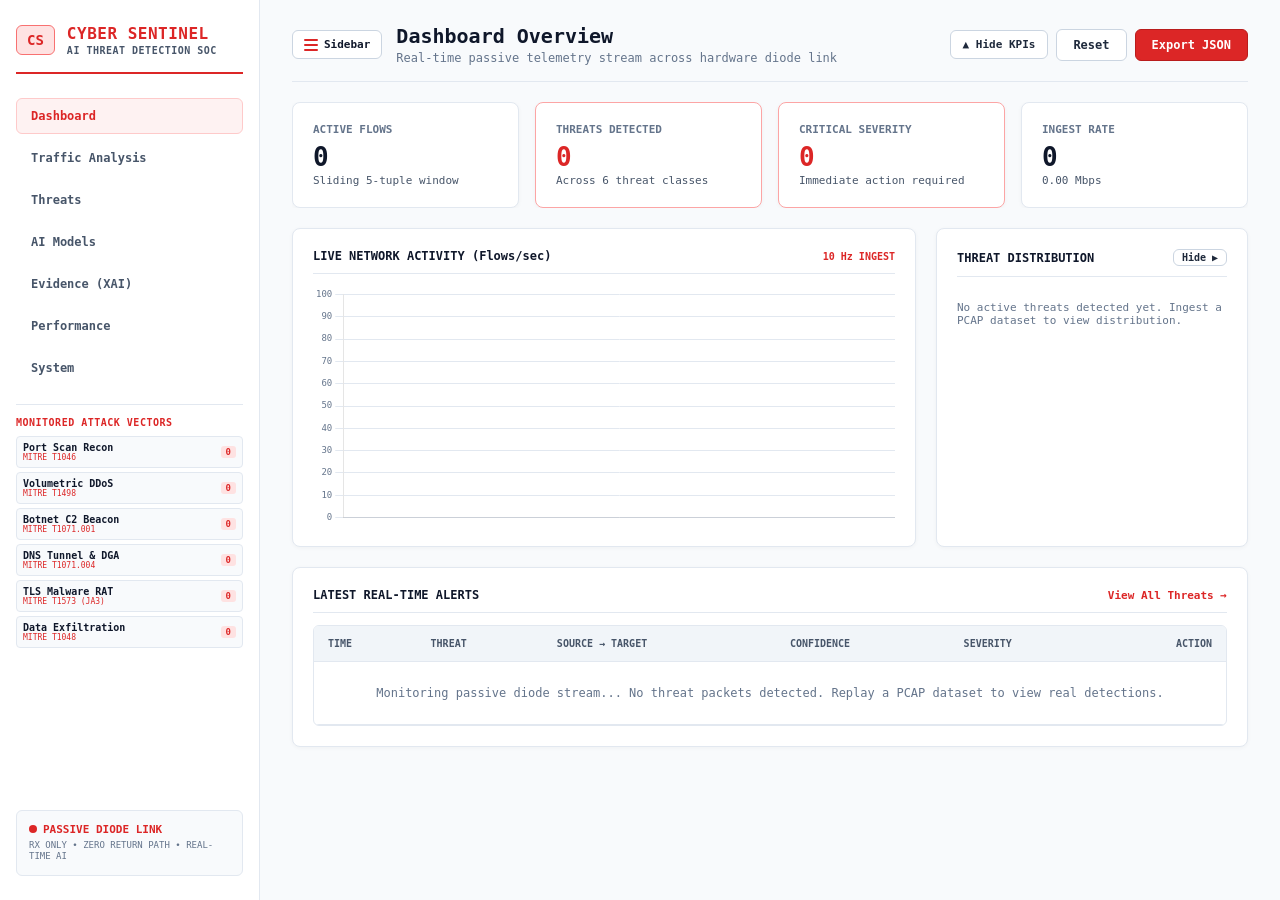
==== commit 029b668b: "Add pop-in / slide out collapse buttons for top KPI metrics cards, threat distribution side panel, a" ====
--- a/diode_sentinel/dashboard/index.html
+++ b/diode_sentinel/dashboard/index.html
@@ -128,10 +128,13 @@
     <!-- TOP STATUS BAR -->
     <header class="top-bar">
       <div style="display: flex; align-items: center; gap: 14px;">
-        <button onclick="toggleSidebar()" id="sidebarToggleBtn" class="btn btn-secondary" style="padding: 7px 9px; display: flex; flex-direction: column; justify-content: center; gap: 3px; cursor: pointer;" title="Toggle Sidebar (Pop In / Pop Out)">
-          <span style="display: block; width: 16px; height: 2px; background: #dc2626; border-radius: 1px;"></span>
-          <span style="display: block; width: 16px; height: 2px; background: #dc2626; border-radius: 1px;"></span>
-          <span style="display: block; width: 16px; height: 2px; background: #dc2626; border-radius: 1px;"></span>
+        <button onclick="toggleSidebar()" id="sidebarToggleBtn" class="btn btn-secondary" style="padding: 7px 11px; display: inline-flex; align-items: center; gap: 6px; cursor: pointer;" title="Toggle Sidebar (Pop In / Pop Out)">
+          <span style="display: flex; flex-direction: column; gap: 3px;">
+            <span style="display: block; width: 14px; height: 2px; background: #dc2626; border-radius: 1px;"></span>
+            <span style="display: block; width: 14px; height: 2px; background: #dc2626; border-radius: 1px;"></span>
+            <span style="display: block; width: 14px; height: 2px; background: #dc2626; border-radius: 1px;"></span>
+          </span>
+          <span id="sidebarToggleText" style="font-size: 11px; font-weight: bold; color: #0f172a;">Sidebar</span>
         </button>
         <div>
           <h2 id="pageTitle" class="page-heading">Dashboard Overview</h2>
@@ -139,7 +142,10 @@
         </div>
       </div>
 
-      <div style="display: flex; gap: 8px;">
+      <div style="display: flex; gap: 8px; align-items: center;">
+        <button onclick="toggleKpis()" id="kpiToggleBtn" class="btn btn-secondary" style="padding: 7px 12px; font-size: 11px;" title="Slide Out / Pop In KPI Metrics Cards">
+          <span id="kpiToggleText">&#x25B2; Hide KPIs</span>
+        </button>
         <button onclick="clearPipeline()" class="btn btn-secondary">Reset</button>
         <button onclick="exportAlerts()" class="btn btn-primary">Export JSON</button>
       </div>
@@ -151,7 +157,7 @@
     <div id="page1-content">
       
       <!-- TOP KPI METRICS ROW -->
-      <div class="kpi-grid">
+      <div class="kpi-grid" id="p1_kpiGrid">
         <div class="cyber-card">
           <div class="kpi-title">ACTIVE FLOWS</div>
           <div class="kpi-value" style="color: #0f172a;" id="p1_flows">0</div>
@@ -175,24 +181,34 @@
       </div>
 
       <!-- MAIN CHARTS ROW -->
-      <div class="grid-2col">
+      <div class="grid-2col" id="p1_chartsRow">
         <!-- Live Activity Graph -->
-        <div class="cyber-card">
+        <div class="cyber-card" id="activityGraphCard">
+          <div style="display: flex; justify-content: space-between; align-items: center; border-bottom: 1px solid #e2e8f0; padding-bottom: 10px; margin-bottom: 12px;">
+            <div style="display: flex; align-items: center; gap: 10px;">
+              <div style="font-size: 12px; font-weight: bold; font-family: monospace; color: #0f172a;">
+                LIVE NETWORK ACTIVITY (Flows/sec)
+              </div>
+              <button onclick="toggleThreatDistribution()" id="showThreatDistBtn" class="btn btn-secondary" style="display: none; padding: 2px 8px; font-size: 10px;" title="Pop in Threat Distribution panel">
+                &#x25C0; Show Distribution
+              </button>
+            </div>
+            <span style="font-size: 10px; color: #dc2626; font-weight: bold; font-family: monospace;">10 Hz INGEST</span>
+          </div>
+          <div style="height: 240px;">
+            <canvas id="p1_activityChart"></canvas>
+          </div>
+        </div>
+
+        <!-- Threat Distribution -->
+        <div class="cyber-card" id="threatDistributionCard">
           <div style="display: flex; justify-content: space-between; align-items: center; border-bottom: 1px solid #e2e8f0; padding-bottom: 10px; margin-bottom: 12px;">
             <div style="font-size: 12px; font-weight: bold; font-family: monospace; color: #0f172a;">
-              LIVE NETWORK ACTIVITY (Flows/sec)
-            </div>
-            <span style="font-size: 10px; color: #dc2626; font-weight: bold; font-family: monospace;">10 Hz INGEST</span>
-          </div>
-          <div style="height: 240px;">
-            <canvas id="p1_activityChart"></canvas>
-          </div>
-        </div>
-
-        <!-- Threat Distribution -->
-        <div class="cyber-card">
-          <div style="border-bottom: 1px solid #e2e8f0; padding-bottom: 10px; margin-bottom: 12px; font-size: 12px; font-weight: bold; font-family: monospace; color: #0f172a;">
-            THREAT DISTRIBUTION
+              THREAT DISTRIBUTION
+            </div>
+            <button onclick="toggleThreatDistribution()" id="hideThreatDistBtn" class="btn btn-secondary" style="padding: 2px 8px; font-size: 10px;" title="Slide into disappearance">
+              Hide &#x25B6;
+            </button>
           </div>
           <div id="p1_threatDistributionList" style="display: flex; flex-direction: column; gap: 8px;">
             <!-- Populated dynamically -->
--- a/diode_sentinel/dashboard/style.css
+++ b/diode_sentinel/dashboard/style.css
@@ -195,6 +195,20 @@
   grid-template-columns: repeat(4, 1fr);
   gap: 16px;
   margin-bottom: 20px;
+  transition: max-height 0.35s cubic-bezier(0.4, 0, 0.2, 1), opacity 0.25s ease, margin-bottom 0.3s ease, transform 0.3s ease;
+  overflow: hidden;
+  max-height: 250px;
+  opacity: 1;
+}
+
+.kpi-grid.collapsed {
+  max-height: 0 !important;
+  margin-bottom: 0 !important;
+  padding-top: 0 !important;
+  padding-bottom: 0 !important;
+  opacity: 0 !important;
+  transform: translateY(-15px);
+  pointer-events: none;
 }
 
 .kpi-title {
@@ -219,12 +233,25 @@
   font-family: 'Consolas', monospace;
 }
 
-/* Two Column Layout */
+/* Two Column Layout & Side Panel Collapse */
 .grid-2col {
   display: grid;
   grid-template-columns: 2fr 1fr;
   gap: 20px;
   margin-bottom: 20px;
+  transition: all 0.3s cubic-bezier(0.4, 0, 0.2, 1);
+}
+
+.grid-2col.full-width {
+  grid-template-columns: 1fr !important;
+}
+
+#threatDistributionCard {
+  transition: all 0.3s cubic-bezier(0.4, 0, 0.2, 1);
+}
+
+#threatDistributionCard.collapsed {
+  display: none !important;
 }
 
 .grid-3col {
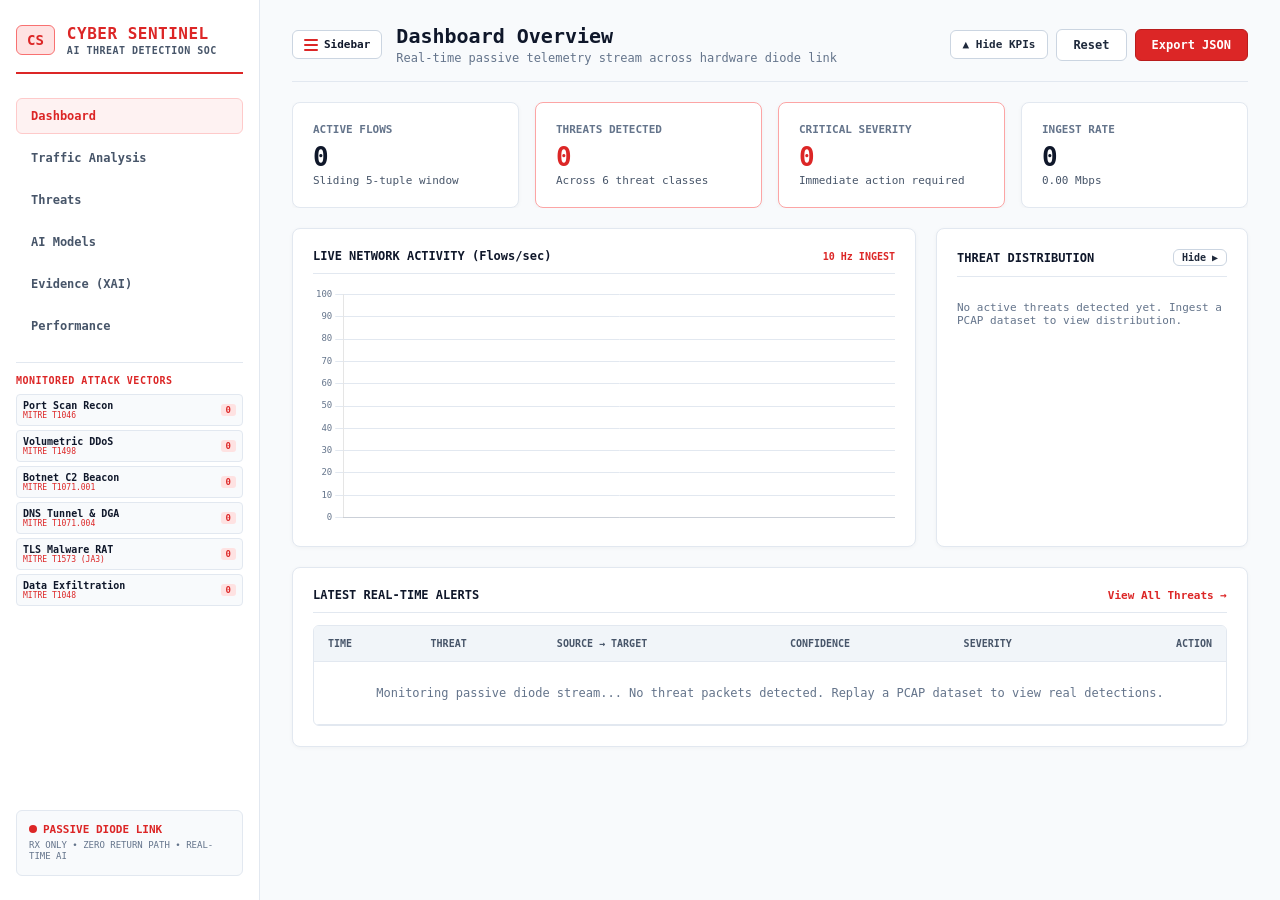
==== commit c6d0e52e: "Hide System button in sidebar navigation menu while preserving all features and continuous motions" ====
--- a/diode_sentinel/dashboard/index.html
+++ b/diode_sentinel/dashboard/index.html
@@ -46,7 +46,7 @@
         <button onclick="switchPage('page6')" id="nav-page6" class="nav-item">
           <span>Performance</span>
         </button>
-        <button onclick="switchPage('page7')" id="nav-page7" class="nav-item">
+        <button onclick="switchPage('page7')" id="nav-page7" class="nav-item" style="display: none;">
           <span>System</span>
         </button>
       </nav>
